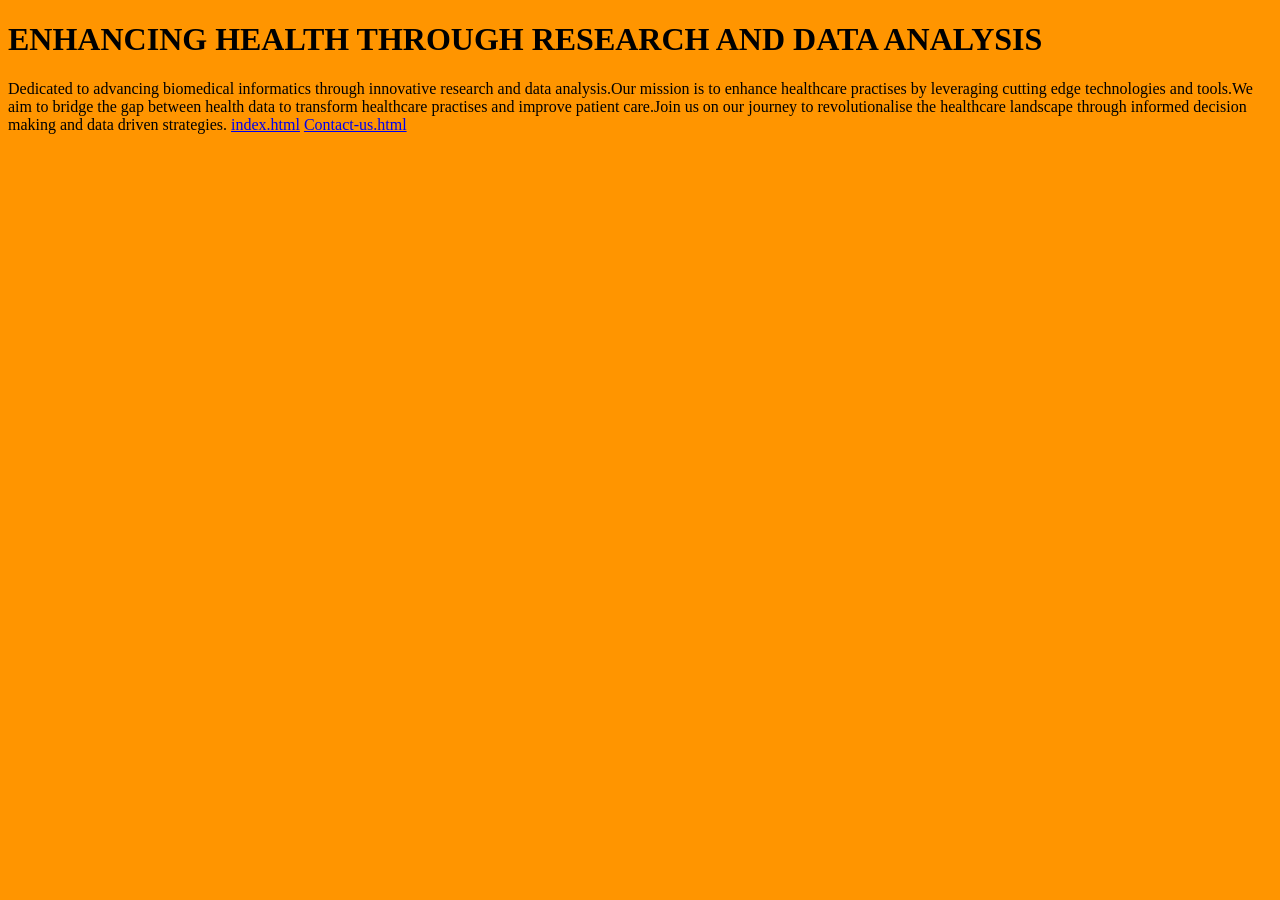
==== About-us.html @ 47dded5f "Add files via upload" ====
<!DOCTYPE html>
<html lang="en">
    
<head>
    <meta charset="UTF-8">
    <meta name="viewport" content="width=device-width, initial-scale=1.0">
    <title><b>ENHANCING HEALTH THROUGH RESEARCH AND DATA ANALYSIS</b></title>
</head>
<body>
    <h1><b>ENHANCING HEALTH THROUGH RESEARCH AND DATA ANALYSIS</b></h1>
    <p1>Dedicated to advancing biomedical informatics through innovative research and data analysis.Our mission is to enhance healthcare practises by leveraging cutting edge technologies and tools.We aim to bridge the gap between health data to transform healthcare practises and improve patient care.Join us on our journey to revolutionalise the healthcare landscape through informed decision making and data driven strategies.</p1>
    <a href="index.html">index.html</a>
    <a href="Contact-us.html">Contact-us.html</a>
    <body style="background-color: rgba(255, 149, 0, 1)"></body>
</body>
</html>
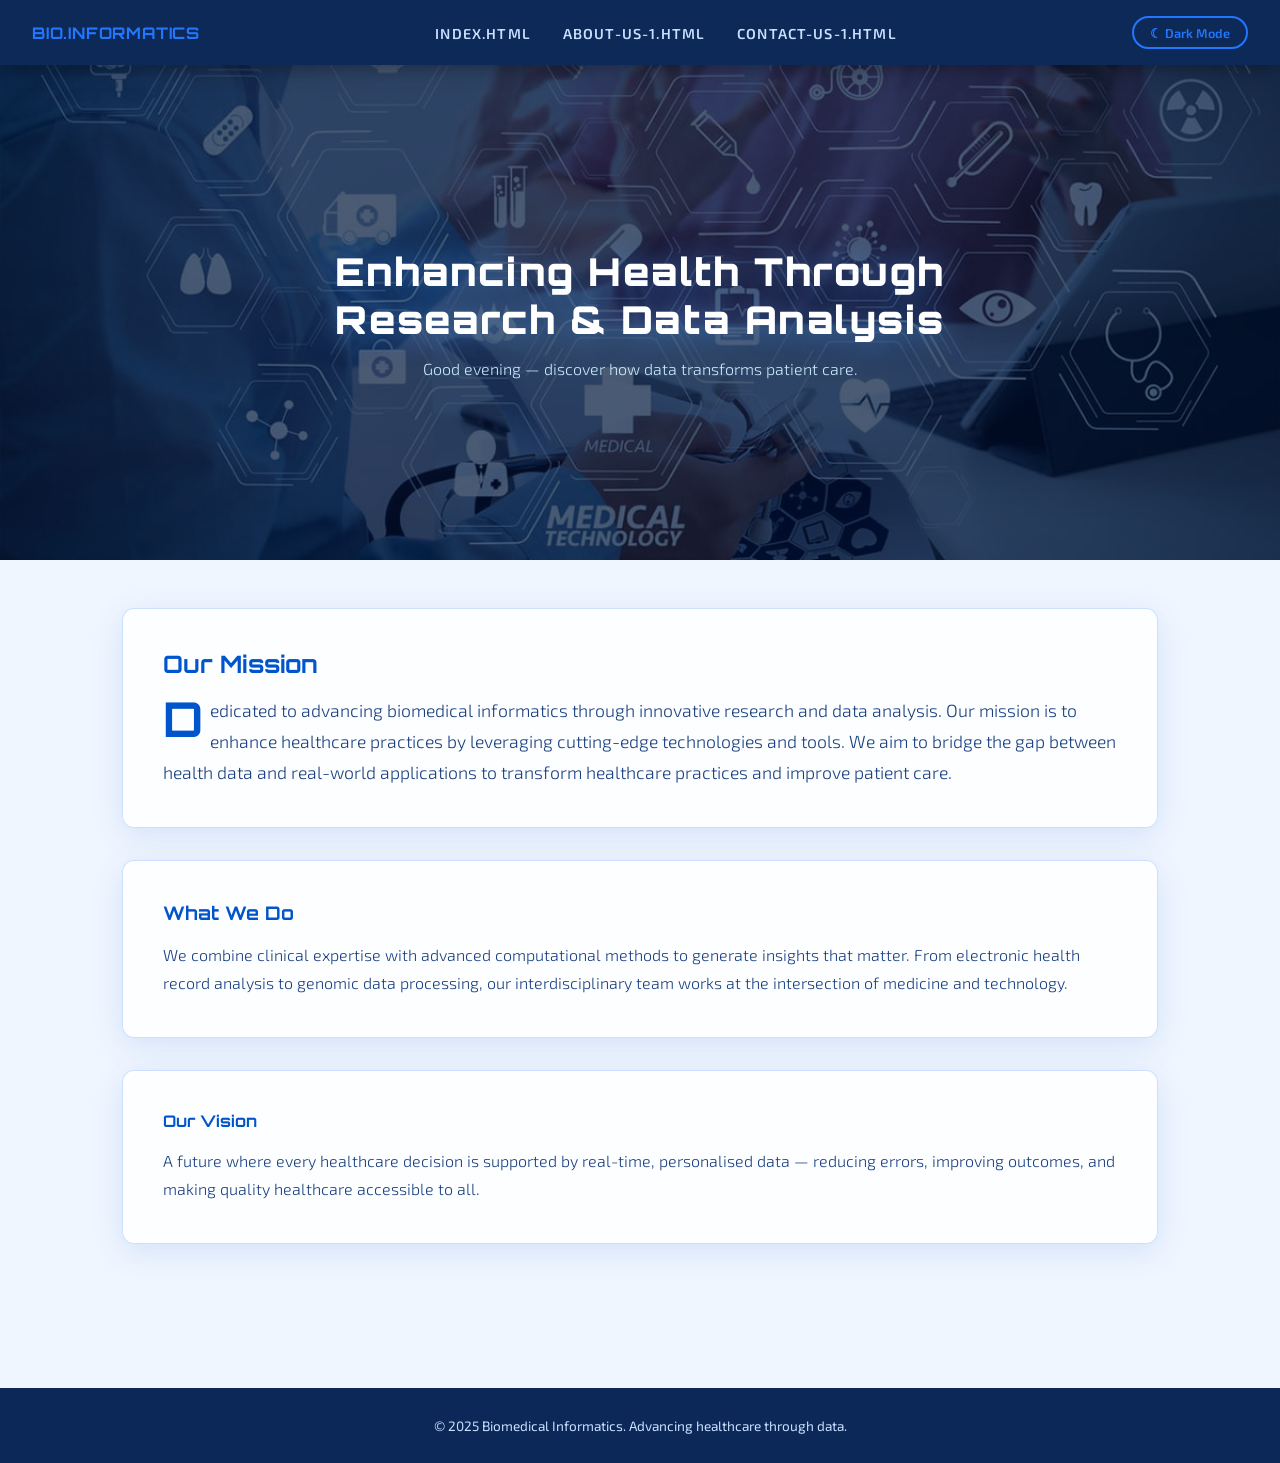
==== commit c4464c08: "Update About-us.html" ====
--- a/About-us.html
+++ b/About-us.html
@@ -1,16 +1,102 @@
 <!DOCTYPE html>
 <html lang="en">
-    
 <head>
-    <meta charset="UTF-8">
-    <meta name="viewport" content="width=device-width, initial-scale=1.0">
-    <title><b>ENHANCING HEALTH THROUGH RESEARCH AND DATA ANALYSIS</b></title>
+  <meta charset="UTF-8">
+  <meta name="viewport" content="width=device-width, initial-scale=1.0">
+  <title>About Us — Biomedical Informatics</title>
+  <style>@import url('https://fonts.googleapis.com/css2?family=Orbitron:wght@400;700;900&family=Exo+2:wght@300;400;600&display=swap');
+    :root { --bg-primary:#f0f6ff;--bg-secondary:#ddeeff;--bg-card:rgba(255,255,255,0.85);--text-primary:#0a1f44;--text-secondary:#1a4080;--accent:#0055cc;--accent-glow:#2277ff;--nav-bg:rgba(0,30,80,0.95);--nav-text:#c8e0ff;--hero-overlay:rgba(0,20,60,0.55);--card-border:rgba(0,100,255,0.2);--shadow:0 8px 32px rgba(0,80,200,0.12);--transition:0.4s ease; }
+    body.dark-mode { --bg-primary:#050e1f;--bg-secondary:#0a1a30;--bg-card:rgba(10,25,55,0.9);--text-primary:#c8e4ff;--text-secondary:#80b8ff;--accent:#4499ff;--accent-glow:#66bbff;--nav-bg:rgba(2,8,20,0.98);--nav-text:#80b8ff;--hero-overlay:rgba(0,5,20,0.70);--card-border:rgba(80,160,255,0.3);--shadow:0 8px 40px rgba(0,100,255,0.18); }
+    *,*::before,*::after{box-sizing:border-box;margin:0;padding:0;}
+    html{scroll-behavior:smooth;}
+    body{font-family:'Exo 2',sans-serif;background-color:var(--bg-primary);color:var(--text-primary);transition:background-color var(--transition),color var(--transition);min-height:100vh;}
+    nav{position:sticky;top:0;z-index:1000;background:var(--nav-bg);backdrop-filter:blur(12px);padding:0 2rem;display:flex;align-items:center;justify-content:space-between;height:65px;box-shadow:0 2px 20px rgba(0,0,0,0.4);}
+    .nav-brand{font-family:'Orbitron',sans-serif;font-size:1rem;font-weight:700;color:var(--accent-glow);text-decoration:none;letter-spacing:0.05em;}
+    .nav-links{display:flex;gap:2rem;list-style:none;}
+    .nav-links a{color:var(--nav-text);text-decoration:none;font-size:0.9rem;font-weight:600;letter-spacing:0.08em;text-transform:uppercase;transition:color 0.2s;}
+    .nav-links a:hover{color:#fff;}
+    .nav-controls{display:flex;align-items:center;gap:1rem;}
+    #dark-mode-btn{background:transparent;border:2px solid var(--accent-glow);color:var(--accent-glow);font-family:'Exo 2',sans-serif;font-size:0.8rem;font-weight:600;padding:0.4rem 1rem;border-radius:50px;cursor:pointer;transition:all 0.3s;}
+    #dark-mode-btn:hover{background:var(--accent-glow);color:#000;}
+    .hamburger{display:none;flex-direction:column;gap:5px;cursor:pointer;background:none;border:none;padding:4px;}
+    .hamburger span{display:block;width:25px;height:2px;background:var(--nav-text);border-radius:2px;transition:all 0.3s;}
+    .hamburger.active span:nth-child(1){transform:rotate(45deg) translate(5px,5px);}
+    .hamburger.active span:nth-child(2){opacity:0;}
+    .hamburger.active span:nth-child(3){transform:rotate(-45deg) translate(5px,-5px);}
+    .page-hero{position:relative;height:55vh;min-height:320px;display:flex;align-items:center;justify-content:center;overflow:hidden;text-align:center;}
+    .page-hero-bg{position:absolute;inset:0;background-size:cover;background-position:center;filter:brightness(0.72);z-index:0;}
+    body.dark-mode .page-hero-bg{filter:brightness(0.4);}
+    .hero-overlay{position:absolute;inset:0;background:var(--hero-overlay);z-index:1;}
+    .hero-content{position:relative;z-index:2;max-width:800px;padding:2rem;animation:fadeInUp 0.9s ease both;}
+    .hero-content h1{font-family:'Orbitron',sans-serif;font-size:clamp(1.3rem,3.5vw,2.4rem);font-weight:900;color:#fff;text-shadow:0 0 30px rgba(80,160,255,0.6);line-height:1.25;letter-spacing:0.04em;margin-bottom:1rem;}
+    .hero-content p{font-size:1rem;color:#c8e8ff;font-weight:300;}
+    main{max-width:1100px;margin:0 auto;padding:3rem 2rem;}
+    .section-card{background:var(--bg-card);border:1px solid var(--card-border);border-radius:12px;padding:2.5rem;margin-bottom:2rem;box-shadow:var(--shadow);transition:transform 0.3s,box-shadow 0.3s;backdrop-filter:blur(8px);}
+    .section-card:hover{transform:translateY(-4px);box-shadow:0 16px 48px rgba(0,100,255,0.18);}
+    .section-card h2,.section-card h3,.section-card h4{font-family:'Orbitron',sans-serif;color:var(--accent);margin-bottom:1rem;}
+    .section-card p{color:var(--text-secondary);line-height:1.75;font-weight:300;}
+    .about-intro{font-size:1.1rem;line-height:1.85;color:var(--text-secondary);font-weight:300;}
+    .about-intro::first-letter{font-size:3rem;font-family:'Orbitron',sans-serif;font-weight:700;color:var(--accent);float:left;line-height:1;margin-right:0.15em;}
+    .contact-info-card{display:flex;flex-direction:column;gap:1rem;margin-bottom:2.5rem;}
+    .contact-info-item{display:flex;align-items:center;gap:1rem;padding:1rem 1.5rem;background:var(--bg-secondary);border-radius:8px;border-left:4px solid var(--accent);}
+    .contact-info-item span.label{font-family:'Orbitron',sans-serif;font-size:0.75rem;color:var(--accent);text-transform:uppercase;letter-spacing:0.1em;min-width:80px;}
+    .contact-info-item span.value{color:var(--text-primary);font-weight:400;}
+    .contact-form{display:flex;flex-direction:column;gap:1.2rem;}
+    .form-group{display:flex;flex-direction:column;gap:0.4rem;}
+    .form-group label{font-size:0.85rem;font-weight:600;color:var(--accent);letter-spacing:0.06em;text-transform:uppercase;}
+    .form-group input,.form-group textarea{background:var(--bg-secondary);border:1px solid var(--card-border);border-radius:6px;padding:0.75rem 1rem;color:var(--text-primary);font-family:'Exo 2',sans-serif;font-size:1rem;outline:none;}
+    .form-group input:focus,.form-group textarea:focus{border-color:var(--accent);box-shadow:0 0 0 3px rgba(0,100,255,0.15);}
+    .form-group textarea{min-height:130px;resize:vertical;}
+    .form-error{color:#ff4444;font-size:0.8rem;display:none;}
+    .form-error.visible{display:block;}
+    .submit-btn{background:var(--accent);color:#fff;font-family:'Exo 2',sans-serif;font-size:1rem;font-weight:700;letter-spacing:0.08em;text-transform:uppercase;padding:0.85rem 2rem;border:none;border-radius:6px;cursor:pointer;transition:all 0.3s;align-self:flex-start;}
+    .submit-btn:hover{background:var(--accent-glow);transform:translateY(-2px);}
+    .form-success{display:none;padding:1rem 1.5rem;background:rgba(0,200,100,0.15);border:1px solid #00cc66;border-radius:8px;color:#00cc66;font-weight:600;text-align:center;}
+    .form-success.visible{display:block;animation:fadeInUp 0.5s ease;}
+    footer{background:var(--nav-bg);text-align:center;padding:1.8rem;color:var(--nav-text);font-size:0.85rem;margin-top:4rem;}
+    @keyframes fadeInUp{from{opacity:0;transform:translateY(24px);}to{opacity:1;transform:translateY(0);}}
+    .fade-in{animation:fadeInUp 0.7s ease both;}
+    @media(max-width:768px){.nav-links{display:none;position:absolute;top:65px;left:0;right:0;background:var(--nav-bg);flex-direction:column;gap:0;padding:1rem 0;}.nav-links.open{display:flex;}.nav-links a{display:block;padding:0.85rem 2rem;}.hamburger{display:flex;}}</style>
 </head>
 <body>
-    <h1><b>ENHANCING HEALTH THROUGH RESEARCH AND DATA ANALYSIS</b></h1>
-    <p1>Dedicated to advancing biomedical informatics through innovative research and data analysis.Our mission is to enhance healthcare practises by leveraging cutting edge technologies and tools.We aim to bridge the gap between health data to transform healthcare practises and improve patient care.Join us on our journey to revolutionalise the healthcare landscape through informed decision making and data driven strategies.</p1>
-    <a href="index.html">index.html</a>
-    <a href="Contact-us.html">Contact-us.html</a>
-    <body style="background-color: rgba(255, 149, 0, 1)"></body>
+  <nav>
+    <a href="index.html" class="nav-brand">BIO.INFORMATICS</a>
+    <ul class="nav-links" id="nav-links">
+      <li><a href="index.html">index.html</a></li>
+      <li><a href="About-us-1.html">About-us-1.html</a></li>
+      <li><a href="Contact-us-1.html">Contact-us-1.html</a></li>
+    </ul>
+    <div class="nav-controls">
+      <button id="dark-mode-btn">☾ Dark Mode</button>
+      <button class="hamburger" id="hamburger" aria-expanded="false"><span></span><span></span><span></span></button>
+    </div>
+  </nav>
+  <section class="page-hero">
+    <div class="page-hero-bg" style="background-image:url('[data-uri]');"></div>
+    <div class="hero-overlay"></div>
+    <div class="hero-content">
+      <h1>Enhancing Health Through Research &amp; Data Analysis</h1>
+      <p id="dynamic-greeting"></p>
+    </div>
+  </section>
+  <main>
+    <div class="section-card fade-in">
+      <h2>Our Mission</h2>
+      <p class="about-intro">Dedicated to advancing biomedical informatics through innovative research and data analysis. Our mission is to enhance healthcare practices by leveraging cutting-edge technologies and tools. We aim to bridge the gap between health data and real-world applications to transform healthcare practices and improve patient care.</p>
+    </div>
+    <div class="section-card fade-in">
+      <h3>What We Do</h3>
+      <p>We combine clinical expertise with advanced computational methods to generate insights that matter. From electronic health record analysis to genomic data processing, our interdisciplinary team works at the intersection of medicine and technology.</p>
+    </div>
+    <div class="section-card fade-in">
+      <h4>Our Vision</h4>
+      <p>A future where every healthcare decision is supported by real-time, personalised data — reducing errors, improving outcomes, and making quality healthcare accessible to all.</p>
+    </div>
+  </main>
+  <footer><p>&copy; 2025 Biomedical Informatics. Advancing healthcare through data.</p></footer>
+  <script>function initDarkMode(){var btn=document.getElementById("dark-mode-btn");if(!btn)return;try{if(localStorage.getItem("theme")==="dark"){document.body.classList.add("dark-mode");btn.textContent="☀ Light Mode";}}catch(e){}btn.onclick=function(){var dark=document.body.classList.toggle("dark-mode");btn.textContent=dark?"☀ Light Mode":"☾ Dark Mode";try{localStorage.setItem("theme",dark?"dark":"light");}catch(e){}};}
+    function initHamburger(){var hb=document.getElementById("hamburger");var nl=document.getElementById("nav-links");if(!hb||!nl)return;hb.onclick=function(){var open=nl.classList.toggle("open");hb.classList.toggle("active",open);hb.setAttribute("aria-expanded",open);};var links=nl.getElementsByTagName("a");for(var i=0;i<links.length;i++){links[i].onclick=function(){nl.classList.remove("open");hb.classList.remove("active");};}}
+    function updateGreeting(){var el=document.getElementById("dynamic-greeting");if(!el)return;var h=new Date().getHours();el.textContent=h<12?"Good morning — welcome to the forefront of Biomedical Informatics.":h<17?"Good afternoon — explore cutting-edge health research and data analysis.":"Good evening — discover how data transforms patient care.";}
+    updateGreeting();initDarkMode();initHamburger();</script>
 </body>
-</html>+</html>
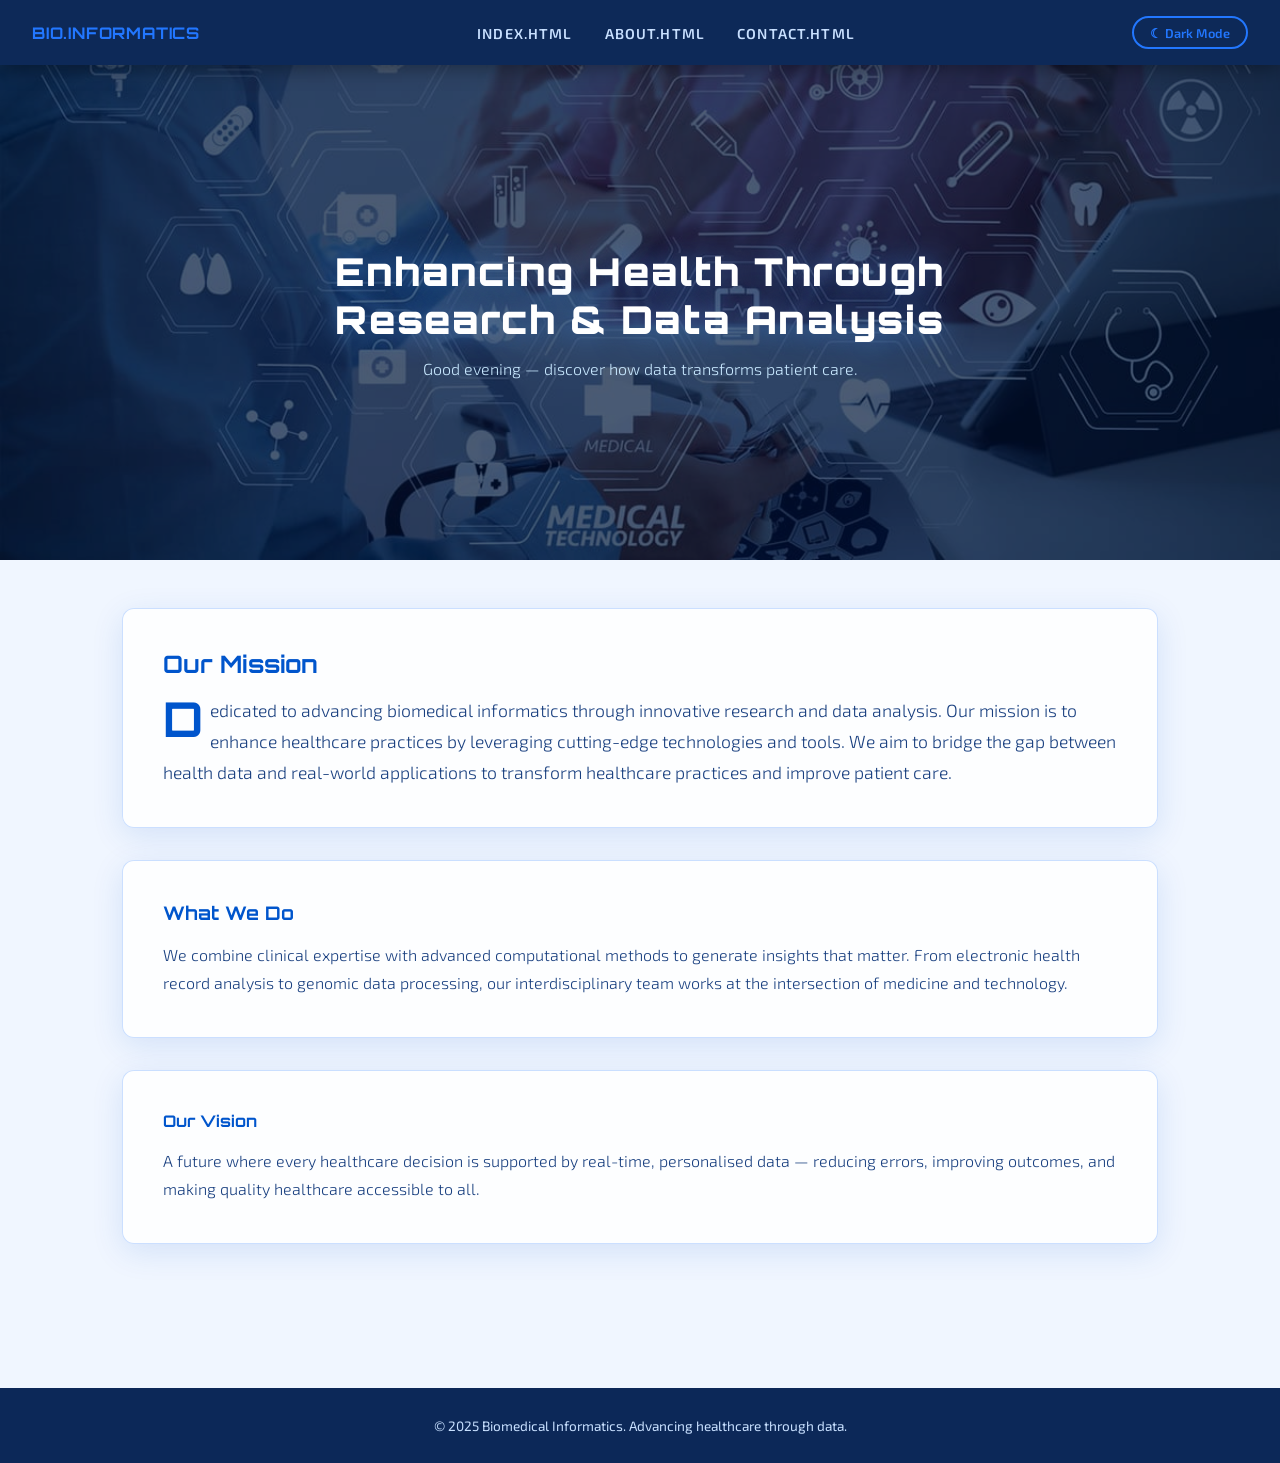
==== commit 8795003f: "Update About-us.html" ====
--- a/About-us.html
+++ b/About-us.html
@@ -63,8 +63,8 @@
     <a href="index.html" class="nav-brand">BIO.INFORMATICS</a>
     <ul class="nav-links" id="nav-links">
       <li><a href="index.html">index.html</a></li>
-      <li><a href="About-us-1.html">About-us-1.html</a></li>
-      <li><a href="Contact-us-1.html">Contact-us-1.html</a></li>
+      <li><a href="about.html">about.html</a></li>
+      <li><a href="contact.html">contact.html</a></li>
     </ul>
     <div class="nav-controls">
       <button id="dark-mode-btn">☾ Dark Mode</button>
